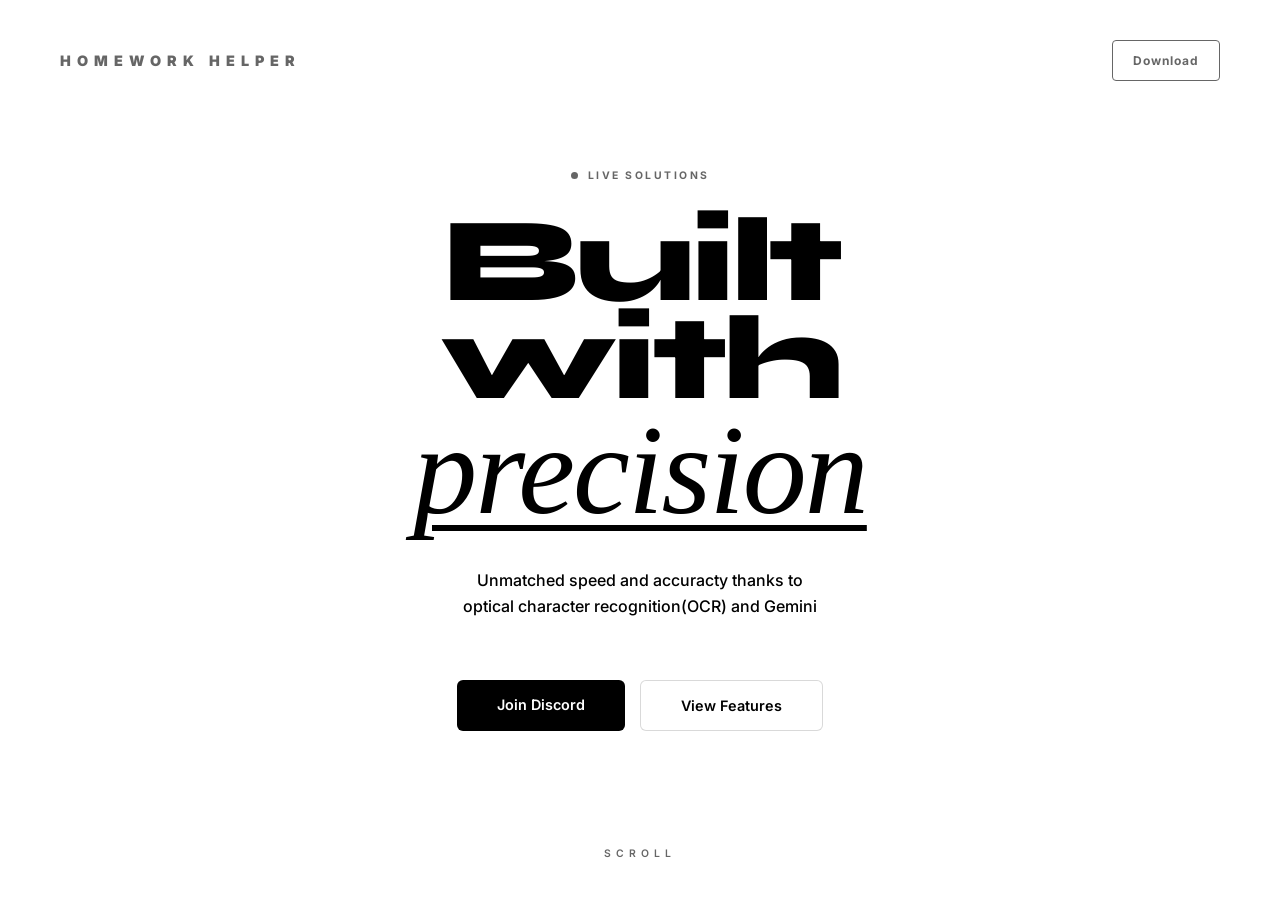
==== website/index.html @ 30230631 "Add files via upload" ====
<!DOCTYPE html>
<html lang="en">
<head>
    <meta charset="UTF-8">
    <meta name="viewport" content="width=device-width, initial-scale=1.0">
    <title>homework helper</title>
    <link href="https://fonts.googleapis.com/css2?family=Inter:wght@400;500;600;700&family=Syne:wght@800&display=swap" rel="stylesheet">
    <link rel="stylesheet" href="index.css">
    <script src="https://makegradient.com/embed.js"></script>
</head>
<body>

    <nav class="navbar">
        <div class="logo-text">HOMEWORK HELPER</div>
        <a href="homework helper.py" class="btn-download">Download</a>
    </nav>

    <div 
        data-lumina-gradient
        data-colors='["#d5e1ff","#f7dbff","#ffcbff","#b6ebff","#ede8ff"]'
        data-mode="mesh"
        data-noise="0.25"
        data-speed="1"
        style="width: 100vw; height: 100vh; position: fixed; inset: 0; z-index: -1;"
    ></div>

    <main class="main-content">
        
        <div class="status-label">
            <span class="dot"></span> LIVE SOLUTIONS
        </div>

        <h1 class="hero-title">
            <div class="line-1">Built</div>
            <div class="line-2">with</div>
            <div class="line-3 italic-tilt">precision</div>
        </h1>

        <p class="description">
            Unmatched speed and accuracty thanks to<br>
            optical character recognition(OCR) and Gemini
        </p>

        <div class="button-group">
            <a href="https://discord.com" class="btn-black">Join Discord</a>
            <a href="#" class="btn-outline">View Features</a>
        </div>

        <div class="scroll-indicator">SCROLL</div>

    </main>

</body>
</html>
---- website/index.css ----
/* --- 1. BASE SETUP --- */
body, html {
    margin: 0;
    padding: 0;
    height: 100%;
    /* Keep background transparent for the Aurora embed */
    background: transparent !important; 
    color: #000;
    font-family: 'Inter', sans-serif;
    overflow: hidden; /* Keeps the focus on the hero section */
}

/* --- 2. LAYOUT --- */
.main-content {
    position: relative;
    z-index: 1;
    display: flex;
    flex-direction: column;
    align-items: center;
    justify-content: center;
    height: 100vh;
    text-align: center;
    padding: 0 20px;
}

/* --- 3. STATUS LABEL (The "Live" indicator) --- */
.status-label {
    font-size: 0.65rem;
    font-weight: 700;
    letter-spacing: 2.5px;
    margin-bottom: 30px;
    display: flex;
    align-items: center;
    gap: 10px;
    opacity: 0.8;
    text-transform: uppercase;
}

.dot {
    width: 7px;
    height: 7px;
    background: #000;
    border-radius: 50%;
    /* Subtle pulse animation like a live server */
    animation: pulse 2s infinite;
}

@keyframes pulse {
    0% { opacity: 1; }
    50% { opacity: 0.3; }
    100% { opacity: 1; }
}

/* --- 4. HERO TITLE (The Staggered Velocity Look) --- */
.hero-title {
    font-family: 'Syne', sans-serif;
    font-size: 7.5rem; 
    font-weight: 800;
    line-height: 0.82; 
    /* text-transform: uppercase;  <-- DELETE OR COMMENT OUT THIS LINE */
    text-transform: none; /* This forces it to respect your HTML typing */
    margin: 0;
    letter-spacing: -4px;
    display: flex;
    flex-direction: column;
    align-items: center;
}

.line-1 {
    transform: translateX(-30px); /* Offset left */
}

.line-2 {
    transform: translateX(30px); /* Offset right */
}

.italic-tilt {
    /* 1. We must force the font change for this specific class */
    font-family: 'EB Garamond', serif !important; /* Switch to cinematic serif */
    
    /* 2. Style settings for the serif look */
    font-weight: 400; /* Serif looks best thinner */
    font-style: italic; /* The Tilt */
    font-size: 8rem; /* Keeps it massive */
    letter-spacing: -2px; /* Tight, sophisticated spacing */
    
    /* 3. The industrial underline */
    text-decoration: underline;
    text-underline-offset: 12px;
    text-decoration-thickness: 6px;
    margin-top: 10px;
}

/* --- 5. DESCRIPTION --- */
.description {
    font-family: 'Inter', sans-serif;
    font-size: 1rem;
    line-height: 1.6;
    margin-top: 45px;
    max-width: 500px;
    opacity: 0.6;
    font-weight: 500;
}

/* --- 6. BUTTONS --- */
.button-group {
    display: flex;
    gap: 15px;
    margin-top: 45px;
}

.btn-black {
    background: #000;
    color: #fff;
    padding: 16px 40px;
    border-radius: 6px; /* Sharper corners like the example */
    text-decoration: none;
    font-weight: 600;
    font-size: 0.9rem;
    transition: transform 0.3s cubic-bezier(0.16, 1, 0.3, 1), background 0.3s;
}

.btn-outline {
    background: rgba(255, 255, 255, 0.1);
    color: #000;
    padding: 16px 40px;
    border-radius: 6px;
    border: 1px solid rgba(0, 0, 0, 0.15);
    text-decoration: none;
    font-weight: 600;
    font-size: 0.9rem;
    backdrop-filter: blur(10px);
    transition: 0.3s;
}

.btn-black:hover {
    transform: translateY(-4px) scale(1.03);
    background: #222;
}

.btn-outline:hover {
    background: rgba(0, 0, 0, 0.05);
    border-color: rgba(0, 0, 0, 0.4);
}

/* --- 7. SCROLL INDICATOR --- */
.scroll-indicator {
    position: absolute;
    bottom: 40px;
    font-size: 0.65rem;
    font-weight: 600;
    letter-spacing: 5px;
    opacity: 0.4;
    text-transform: uppercase;
}

/* --- NAVBAR LAYOUT ADJUSTMENT --- */
.navbar {
    position: fixed;
    top: 0;
    left: 0;
    width: 100%;
    padding: 40px 60px;
    z-index: 10;
    display: flex; /* This aligns logo left and button right */
    justify-content: space-between;
    align-items: center;
    box-sizing: border-box; /* Prevents padding from breaking layout */
}

/* --- DOWNLOAD BUTTON STYLE --- */
.btn-download {
    pointer-events: auto; /* Ensures the button is actually clickable */
    font-family: 'Inter', sans-serif;
    font-size: 0.75rem;
    font-weight: 700;
    letter-spacing: 1px;
    color: #000;
    text-decoration: none;
    border: 1.5px solid #000;
    padding: 12px 20px;
    border-radius: 4px;
    transition: all 0.3s ease;
    
    /* Pure fade animation to match the logo */
    opacity: 0;
    visibility: hidden;
    animation: pureFade 2s ease-in forwards;
    animation-delay: 0.4s; /* Appears slightly after the logo */
}

.btn-download:hover {
    background: #000;
    color: #fff;
    transform: translateY(-2px);
}

/* Merged version: keeps the size AND the correct staggered animation */
.logo-text {
    font-family: 'Inter', sans-serif;
    font-size: 0.9rem; 
    font-weight: 900; 
    letter-spacing: 6px; 
    color: #000;
    text-transform: uppercase;
    /* Do NOT set opacity: 1 here; let the revealUp animation handle it */
}

/* --- 1. THE REVEAL ANIMATION --- */
@keyframes revealUp {
    from {
        opacity: 0;
        transform: translateY(30px);
        visibility: visible; /* Makes it "exist" the moment the animation starts */
    }
    to {
        opacity: 1;
        transform: translateY(0);
        visibility: visible; /* Keeps it visible at the end */
    }
}

/* --- 2. THE ELEMENTS (Base State) --- */
.line-1, 
.line-2, 
.italic-tilt, 
.description, 
.button-group {
    opacity: 0;
    visibility: hidden; /* This keeps them truly blank while waiting */
    animation: revealUp 1.2s cubic-bezier(0.16, 1, 0.3, 1) forwards;
}

/* --- 3. THE DELAYS --- */
.line-1 { animation-delay: 0.5s; }
.line-2 { animation-delay: 0.7s; }
.italic-tilt { animation-delay: 0.9s; }
.description { animation-delay: 1.2s; }
.button-group { animation-delay: 1.4s; }

/* --- NEW FADE-ONLY ANIMATION --- */
@keyframes pureFade {
    from { 
        opacity: 0; 
        visibility: hidden; 
    }
    to { 
        opacity: 0.6; /* Keeps them slightly subtle/dimmed as originally intended */
        visibility: visible; 
    }
}

/* Applying it to the status label and scroll indicator */
.status-label, 
.scroll-indicator,
.logo-text {
    opacity: 0;
    visibility: hidden;
    /* Using a slower 2s fade for a "ghostly" smooth entrance */
    animation: pureFade 2s ease-in forwards;
}

/* Timing: They appear along with the very first and very last elements */
.status-label { 
    animation-delay: 0.2s; 
}

.scroll-indicator { 
    animation-delay: 1.8s; /* Appears last, after the buttons are settled */
}
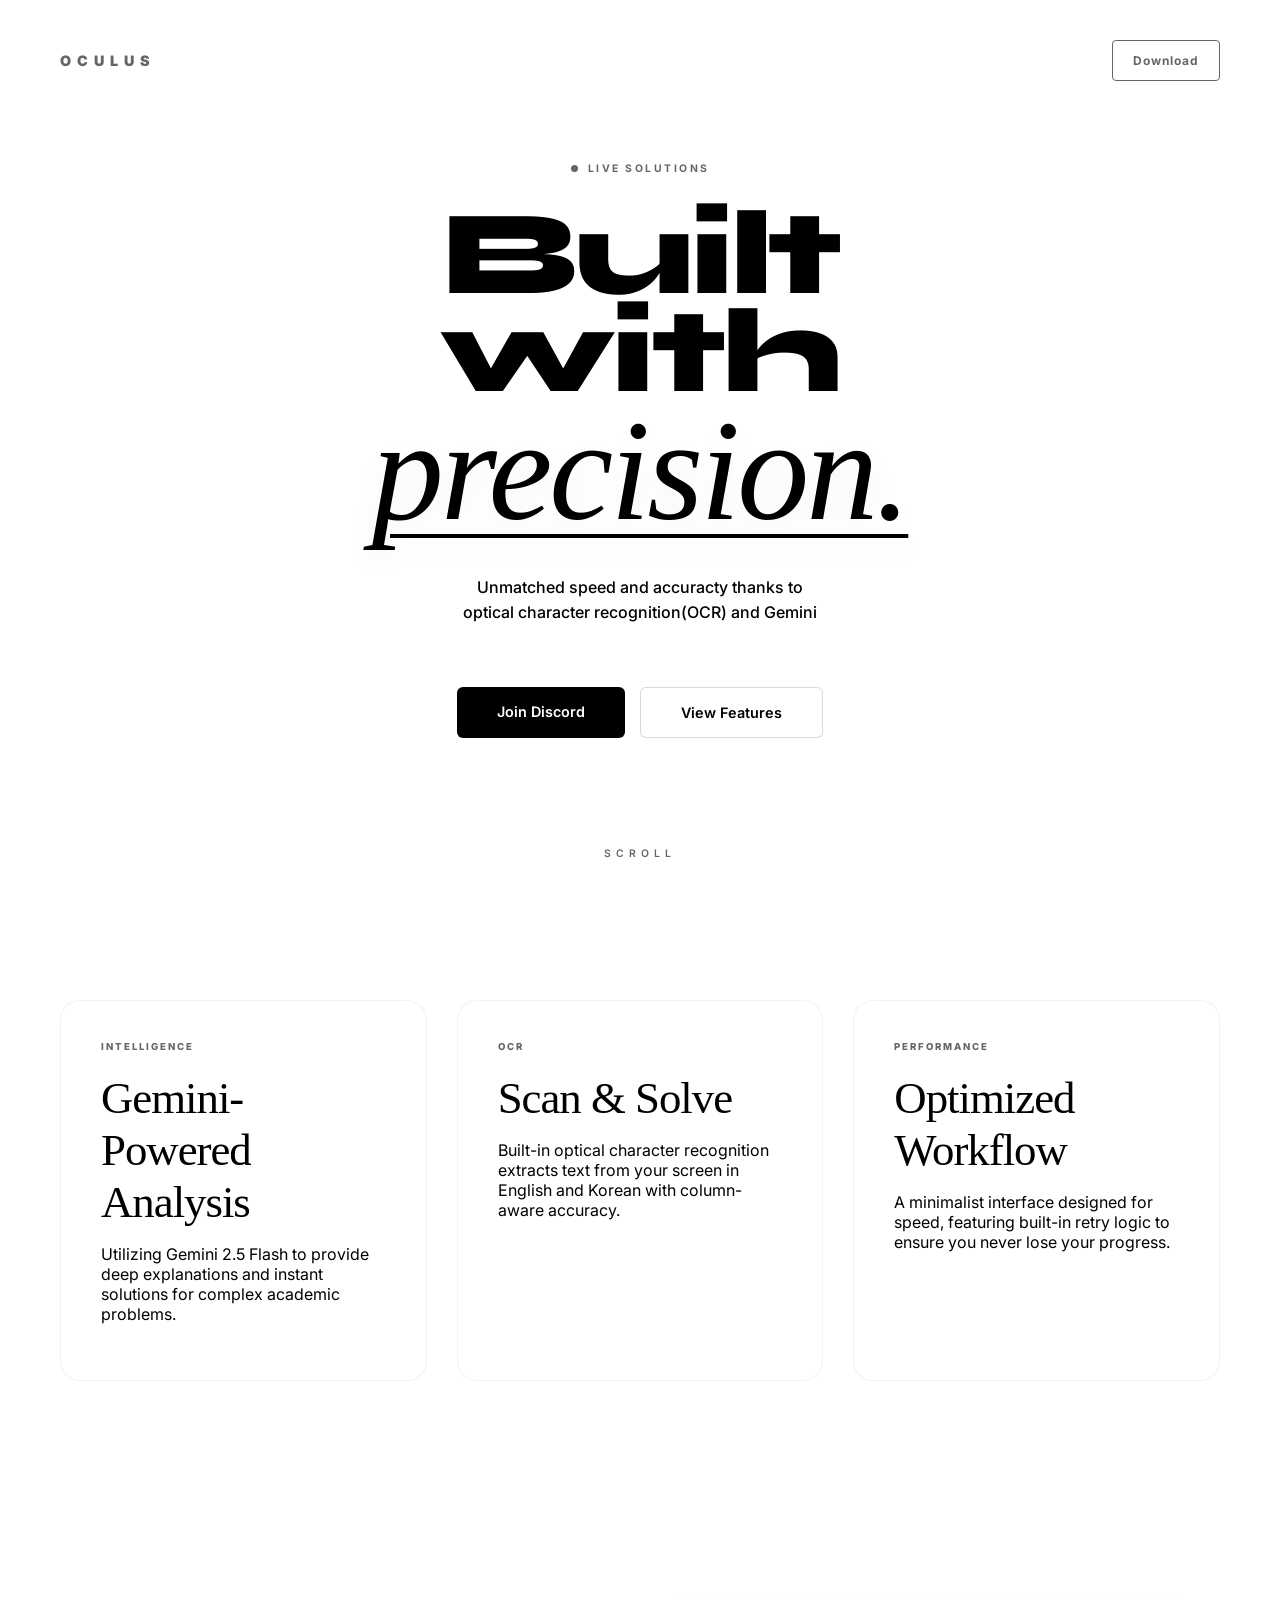
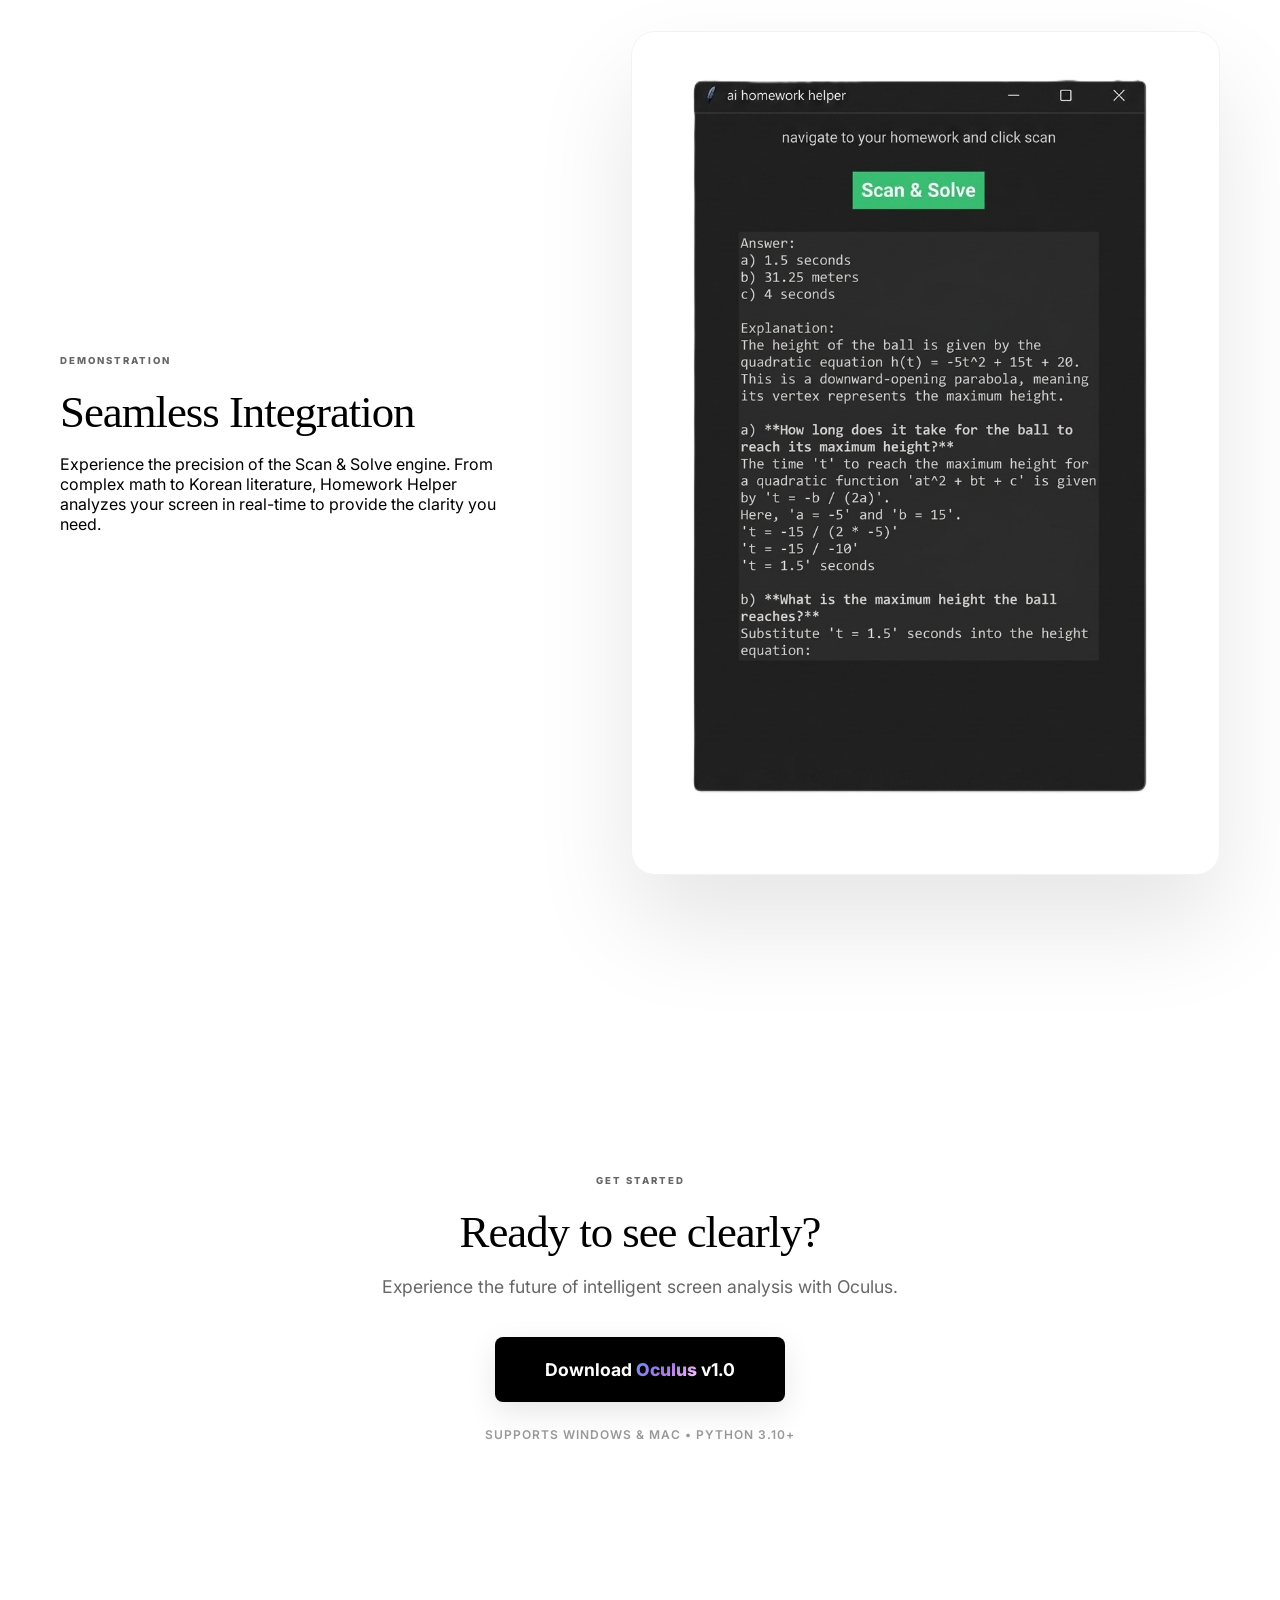
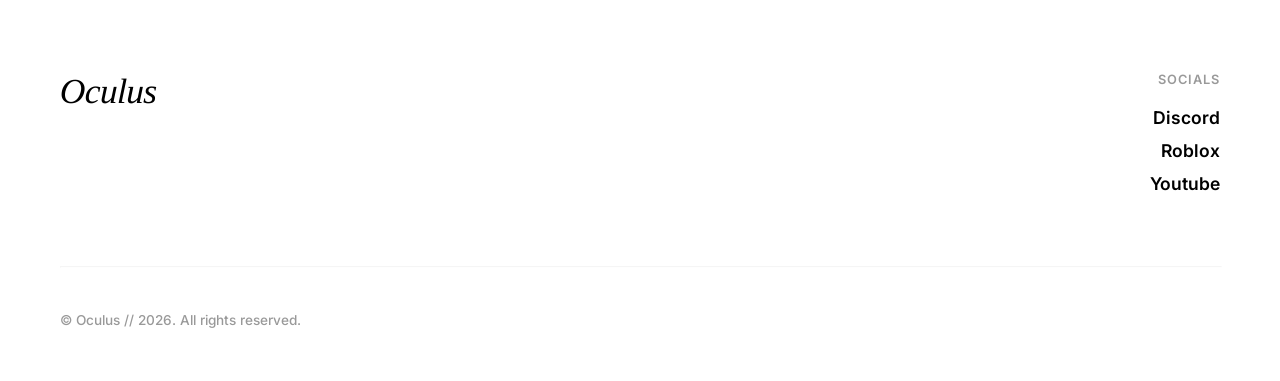
==== commit 12d343db: "Add files via upload" ====
--- a/website/index.html
+++ b/website/index.html
@@ -3,7 +3,7 @@
 <head>
     <meta charset="UTF-8">
     <meta name="viewport" content="width=device-width, initial-scale=1.0">
-    <title>homework helper</title>
+    <title>Oculus | Homework Helper</title>
     <link href="https://fonts.googleapis.com/css2?family=Inter:wght@400;500;600;700&family=Syne:wght@800&display=swap" rel="stylesheet">
     <link rel="stylesheet" href="index.css">
     <script src="https://makegradient.com/embed.js"></script>
@@ -11,7 +11,7 @@
 <body>
 
     <nav class="navbar">
-        <div class="logo-text">HOMEWORK HELPER</div>
+        <div class="logo-text">Oculus</div>
         <a href="homework helper.py" class="btn-download">Download</a>
     </nav>
 
@@ -33,7 +33,7 @@
         <h1 class="hero-title">
             <div class="line-1">Built</div>
             <div class="line-2">with</div>
-            <div class="line-3 italic-tilt">precision</div>
+            <div class="line-3 italic-tilt">precision.</div>
         </h1>
 
         <p class="description">
@@ -42,13 +42,110 @@
         </p>
 
         <div class="button-group">
-            <a href="https://discord.com" class="btn-black">Join Discord</a>
-            <a href="#" class="btn-outline">View Features</a>
+            <a href="https://discord.gg/gets49vb" class="btn-black">Join Discord</a>
+            <a href="#features" class="btn-outline">View Features</a>
         </div>
 
         <div class="scroll-indicator">SCROLL</div>
 
     </main>
 
+    <section id="features" class="features-section reveal">
+        <div class="feature-card">
+            <span class="feature-tag">Intelligence</span>
+            <h3 class="serif-title">Gemini-Powered Analysis</h3>
+            <p>Utilizing Gemini 2.5 Flash to provide deep explanations and instant solutions for complex academic problems.</p>
+        </div>
+
+        <div class="feature-card">
+            <span class="feature-tag">OCR</span>
+            <h3 class="serif-title">Scan & Solve</h3>
+            <p>Built-in optical character recognition extracts text from your screen in English and Korean with column-aware accuracy.</p>
+        </div>
+
+        <div class="feature-card">
+            <span class="feature-tag">Performance</span>
+            <h3 class="serif-title">Optimized Workflow</h3>
+            <p>A minimalist interface designed for speed, featuring built-in retry logic to ensure you never lose your progress.</p>
+        </div>
+    </section>
+
+    <section class="demo-section reveal">
+        <div class="demo-container">
+            <div class="demo-text">
+                <span class="feature-tag">Demonstration</span>
+                <h2 class="serif-title">Seamless Integration</h2>
+                <p>Experience the precision of the Scan & Solve engine. From complex math to Korean literature, Homework Helper analyzes your screen in real-time to provide the clarity you need.</p>
+            </div>
+            <div class="demo-image-wrapper">
+                <img src="helper.jpg" alt="Homework Helper Interface" class="app-screenshot">
+            </div>
+        </div>
+    </section>
+
+    <section class="download-cta reveal">
+        <div class="cta-content">
+            <span class="feature-tag">Get Started</span>
+            <h2 class="serif-title">Ready to see clearly?</h2>
+            <p class="cta-description">Experience the future of intelligent screen analysis with Oculus.</p>
+            
+            <a href="Oculus.py" class="btn-primary-large">
+                Download <span class="brand-gradient">Oculus</span> v1.0
+            </a>
+            
+            <span class="version-info">Supports Windows & Mac • Python 3.10+</span>
+        </div>
+    </section>
+
+    <footer class="site-footer reveal">
+        <div class="footer-top">
+            <div class="footer-brand">
+                <span class="oculus-footer-logo">Oculus</span>
+            </div>
+            
+            <div class="footer-links">
+                <span class="links-label">Socials</span>
+                <ul>
+                    <li><a href="https://discord.gg/gets49vb">Discord</a></li>
+                    <li><a href="#">Roblox</a></li>
+                    <li><a href="https://www.youtube.com/@ketchuphook">Youtube</a></li>
+                </ul>
+            </div>
+        </div>
+
+        <hr class="section-divider">
+
+        <div class="footer-bottom">
+            <p>© Oculus // 2026. All rights reserved.</p>
+        </div>
+    </footer>
+
+    <script>
+        // 1. Tell the browser "Do NOT remember my scroll position"
+        if ('scrollRestoration' in history) {
+            history.scrollRestoration = 'manual';
+        }
+
+        // 2. Force scroll to top right when the script loads
+        window.scrollTo(0, 0);
+
+        // 3. Reveal Animation Logic (your existing observer)
+        const observerOptions = {
+            threshold: 0.15 
+        };
+
+        const observer = new IntersectionObserver((entries) => {
+            entries.forEach(entry => {
+                if (entry.isIntersecting) {
+                    entry.target.classList.add('active');
+                } else {
+                    entry.target.classList.remove('active');
+                }
+            });
+        }, observerOptions);
+
+        document.querySelectorAll('.reveal').forEach((el) => observer.observe(el));
+    </script>
+
 </body>
 </html>
--- a/website/index.css
+++ b/website/index.css
@@ -2,12 +2,14 @@
 body, html {
     margin: 0;
     padding: 0;
-    height: 100%;
-    /* Keep background transparent for the Aurora embed */
+    width: 100%;
+    /* FIX: This is the most important line to stop the horizontal shifting */
+    overflow-x: hidden; 
+    position: relative;
     background: transparent !important; 
     color: #000;
     font-family: 'Inter', sans-serif;
-    overflow: hidden; /* Keeps the focus on the hero section */
+    scroll-behavior: smooth;
 }
 
 /* --- 2. LAYOUT --- */
@@ -23,7 +25,7 @@
     padding: 0 20px;
 }
 
-/* --- 3. STATUS LABEL (The "Live" indicator) --- */
+/* --- 3. STATUS LABEL --- */
 .status-label {
     font-size: 0.65rem;
     font-weight: 700;
@@ -41,24 +43,21 @@
     height: 7px;
     background: #000;
     border-radius: 50%;
-    /* Subtle pulse animation like a live server */
     animation: pulse 2s infinite;
 }
 
 @keyframes pulse {
-    0% { opacity: 1; }
+    0%, 100% { opacity: 1; }
     50% { opacity: 0.3; }
-    100% { opacity: 1; }
-}
-
-/* --- 4. HERO TITLE (The Staggered Velocity Look) --- */
+}
+
+/* --- 4. HERO TITLE --- */
 .hero-title {
     font-family: 'Syne', sans-serif;
     font-size: 7.5rem; 
     font-weight: 800;
     line-height: 0.82; 
-    /* text-transform: uppercase;  <-- DELETE OR COMMENT OUT THIS LINE */
-    text-transform: none; /* This forces it to respect your HTML typing */
+    text-transform: none; 
     margin: 0;
     letter-spacing: -4px;
     display: flex;
@@ -66,31 +65,23 @@
     align-items: center;
 }
 
-.line-1 {
-    transform: translateX(-30px); /* Offset left */
-}
-
-.line-2 {
-    transform: translateX(30px); /* Offset right */
-}
+.line-1 { transform: translateX(-30px); }
+.line-2 { transform: translateX(30px); }
 
 .italic-tilt {
-    /* 1. We must force the font change for this specific class */
-    font-family: 'EB Garamond', serif !important; /* Switch to cinematic serif */
-    
-    /* 2. Style settings for the serif look */
-    font-weight: 400; /* Serif looks best thinner */
-    font-style: italic; /* The Tilt */
-    font-size: 8rem; /* Keeps it massive */
-    letter-spacing: -2px; /* Tight, sophisticated spacing */
-    
-    /* 3. The industrial underline */
+    font-family: 'EB Garamond', serif !important;
+    font-weight: 400;
+    font-style: italic;
+    /* Increased size slightly for the new name */
+    font-size: 9rem; 
+    letter-spacing: -3px;
     text-decoration: underline;
-    text-underline-offset: 12px;
-    text-decoration-thickness: 6px;
+    text-underline-offset: 15px;
+    text-decoration-thickness: 4px;
     margin-top: 10px;
-}
-
+    /* Subtle text shadow to make it feel "glassy" */
+    text-shadow: 0 10px 30px rgba(0,0,0,0.05);
+}
 /* --- 5. DESCRIPTION --- */
 .description {
     font-family: 'Inter', sans-serif;
@@ -113,7 +104,7 @@
     background: #000;
     color: #fff;
     padding: 16px 40px;
-    border-radius: 6px; /* Sharper corners like the example */
+    border-radius: 6px;
     text-decoration: none;
     font-weight: 600;
     font-size: 0.9rem;
@@ -133,28 +124,7 @@
     transition: 0.3s;
 }
 
-.btn-black:hover {
-    transform: translateY(-4px) scale(1.03);
-    background: #222;
-}
-
-.btn-outline:hover {
-    background: rgba(0, 0, 0, 0.05);
-    border-color: rgba(0, 0, 0, 0.4);
-}
-
-/* --- 7. SCROLL INDICATOR --- */
-.scroll-indicator {
-    position: absolute;
-    bottom: 40px;
-    font-size: 0.65rem;
-    font-weight: 600;
-    letter-spacing: 5px;
-    opacity: 0.4;
-    text-transform: uppercase;
-}
-
-/* --- NAVBAR LAYOUT ADJUSTMENT --- */
+/* --- 7. NAVBAR & NAV BUTTON --- */
 .navbar {
     position: fixed;
     top: 0;
@@ -162,15 +132,23 @@
     width: 100%;
     padding: 40px 60px;
     z-index: 10;
-    display: flex; /* This aligns logo left and button right */
+    display: flex;
     justify-content: space-between;
     align-items: center;
-    box-sizing: border-box; /* Prevents padding from breaking layout */
-}
-
-/* --- DOWNLOAD BUTTON STYLE --- */
+    box-sizing: border-box;
+}
+
+.logo-text {
+    font-family: 'Inter', sans-serif;
+    font-size: 0.9rem; 
+    font-weight: 900; 
+    letter-spacing: 6px; 
+    color: #000;
+    text-transform: uppercase;
+}
+
 .btn-download {
-    pointer-events: auto; /* Ensures the button is actually clickable */
+    pointer-events: auto;
     font-family: 'Inter', sans-serif;
     font-size: 0.75rem;
     font-weight: 700;
@@ -180,91 +158,394 @@
     border: 1.5px solid #000;
     padding: 12px 20px;
     border-radius: 4px;
-    transition: all 0.3s ease;
-    
-    /* Pure fade animation to match the logo */
+}
+
+/* --- 8. FEATURES SECTION --- */
+.features-section {
+    padding: 100px 60px;
+    display: grid;
+    grid-template-columns: repeat(3, 1fr);
+    gap: 30px;
+    max-width: 1200px;
+    margin: 0 auto;
+}
+
+.feature-card {
+    background: rgba(255, 255, 255, 0.4);
+    backdrop-filter: blur(20px);
+    padding: 40px;
+    border-radius: 20px;
+    border: 1px solid rgba(0, 0, 0, 0.05);
+    text-align: left;
+}
+
+/* This adds the "Halo" style to your 3 feature titles */
+.serif-title {
+    font-family: 'EB Garamond', serif !important;
+    font-weight: 400;
+    font-size: 2.8rem;
+    margin: 0 0 15px 0;
+    letter-spacing: -1px;
+}
+
+.feature-tag {
+    font-size: 0.6rem;
+    font-weight: 800;
+    text-transform: uppercase;
+    letter-spacing: 2px;
+    color: #666;
+    display: block;
+    margin-bottom: 20px;
+}
+
+/* --- 9. ANIMATIONS --- */
+@keyframes revealUp {
+    from { opacity: 0; transform: translateY(30px); visibility: visible; }
+    to { opacity: 1; transform: translateY(0); visibility: visible; }
+}
+
+@keyframes pureFade {
+    from { opacity: 0; visibility: hidden; }
+    to { opacity: 0.6; visibility: visible; }
+}
+
+.line-1, .line-2, .italic-tilt, .description, .button-group {
+    opacity: 0;
+    visibility: hidden;
+    animation: revealUp 1.2s cubic-bezier(0.16, 1, 0.3, 1) forwards;
+}
+
+.status-label, .scroll-indicator, .logo-text, .btn-download {
     opacity: 0;
     visibility: hidden;
     animation: pureFade 2s ease-in forwards;
-    animation-delay: 0.4s; /* Appears slightly after the logo */
-}
-
-.btn-download:hover {
-    background: #000;
-    color: #fff;
-    transform: translateY(-2px);
-}
-
-/* Merged version: keeps the size AND the correct staggered animation */
-.logo-text {
-    font-family: 'Inter', sans-serif;
-    font-size: 0.9rem; 
-    font-weight: 900; 
-    letter-spacing: 6px; 
-    color: #000;
-    text-transform: uppercase;
-    /* Do NOT set opacity: 1 here; let the revealUp animation handle it */
-}
-
-/* --- 1. THE REVEAL ANIMATION --- */
-@keyframes revealUp {
-    from {
-        opacity: 0;
-        transform: translateY(30px);
-        visibility: visible; /* Makes it "exist" the moment the animation starts */
-    }
-    to {
-        opacity: 1;
-        transform: translateY(0);
-        visibility: visible; /* Keeps it visible at the end */
-    }
-}
-
-/* --- 2. THE ELEMENTS (Base State) --- */
-.line-1, 
-.line-2, 
-.italic-tilt, 
-.description, 
-.button-group {
-    opacity: 0;
-    visibility: hidden; /* This keeps them truly blank while waiting */
-    animation: revealUp 1.2s cubic-bezier(0.16, 1, 0.3, 1) forwards;
-}
-
-/* --- 3. THE DELAYS --- */
+}
+
+/* Delays */
 .line-1 { animation-delay: 0.5s; }
 .line-2 { animation-delay: 0.7s; }
 .italic-tilt { animation-delay: 0.9s; }
 .description { animation-delay: 1.2s; }
 .button-group { animation-delay: 1.4s; }
 
-/* --- NEW FADE-ONLY ANIMATION --- */
-@keyframes pureFade {
-    from { 
-        opacity: 0; 
-        visibility: hidden; 
+/* --- 7. SCROLL INDICATOR (Fixed to hero) --- */
+.scroll-indicator {
+    position: absolute;
+    bottom: 40px;
+    left: 50%;
+    transform: translateX(-50%);
+    font-size: 0.65rem;
+    font-weight: 600;
+    letter-spacing: 5px;
+    opacity: 0.4;
+    text-transform: uppercase;
+    /* It will naturally disappear as the user scrolls past the hero */
+}
+
+/* --- 11. DEMO SECTION --- */
+.demo-section {
+    padding: 150px 60px;
+    background: rgba(255, 255, 255, 0); /* Subtle contrast */
+}
+
+.demo-container {
+    max-width: 1200px;
+    margin: 0 auto;
+    display: grid;
+    grid-template-columns: 1fr 1.2fr; /* Text on left, image on right */
+    gap: 80px;
+    align-items: center;
+}
+
+.demo-text {
+    max-width: 450px;
+}
+
+.demo-image-wrapper {
+    position: relative;
+    border-radius: 24px;
+    overflow: hidden;
+    box-shadow: 0 50px 100px rgba(0,0,0,0.1);
+    border: 1px solid rgba(0,0,0,0.05);
+}
+
+.app-screenshot {
+    width: 100%;
+    display: block;
+    transition: transform 0.8s cubic-bezier(0.16, 1, 0.3, 1);
+}
+
+.demo-image-wrapper:hover .app-screenshot {
+    transform: scale(1.05);
+}
+
+/* Soft glow behind the image to match the Aurora background */
+.image-glow {
+    position: absolute;
+    inset: 0;
+    background: radial-gradient(circle at center, rgba(213, 225, 255, 0.4) 0%, transparent 70%);
+    z-index: -1;
+    filter: blur(40px);
+}
+
+/* Responsive adjustment */
+@media (max-width: 900px) {
+    .demo-container {
+        grid-template-columns: 1fr;
+        text-align: center;
+        gap: 50px;
     }
-    to { 
-        opacity: 0.6; /* Keeps them slightly subtle/dimmed as originally intended */
-        visibility: visible; 
+    .demo-text {
+        margin: 0 auto;
     }
 }
 
-/* Applying it to the status label and scroll indicator */
-.status-label, 
-.scroll-indicator,
-.logo-text {
+#features {
+    /* Adjust this value (20vh to 30vh) to get the perfect center 
+       depending on your screen size */
+    scroll-margin-top: 30vh; 
+}
+
+/* --- SCROLL REVEAL ANIMATION (FIXED) --- */
+:root {
+    --reveal-speed: 1.2s; 
+}
+
+.reveal {
     opacity: 0;
     visibility: hidden;
-    /* Using a slower 2s fade for a "ghostly" smooth entrance */
-    animation: pureFade 2s ease-in forwards;
-}
-
-/* Timing: They appear along with the very first and very last elements */
-.status-label { 
-    animation-delay: 0.2s; 
-}
-
-.scroll-indicator { 
-    animation-delay: 1.8s; /* Appears last, after the buttons are settled */
+    /* Removed left: 50% and translateX to stop the horizontal shifting */
+    transform: translateY(40px); 
+    transition: opacity var(--reveal-speed) ease-out, 
+                transform var(--reveal-speed) cubic-bezier(0.16, 1, 0.3, 1);
+    will-change: opacity, transform;
+}
+
+.reveal.active {
+    opacity: 1;
+    visibility: visible;
+    transform: translateY(0);
+}
+
+.demo-image-wrapper {
+    max-width: 100%;
+    overflow: hidden; 
+}
+
+/* Ensure these sections stay centered naturally using margin */
+.features-section, 
+.demo-container, 
+.section-divider {
+    position: relative;
+    margin-left: auto !important;
+    margin-right: auto !important;
+    left: 0 !important; /* Forces reset of any previous positioning */
+}
+
+/* --- 12. DOWNLOAD CTA SECTION --- */
+.download-cta {
+    padding: 150px 20px;
+    text-align: center;
+    display: flex;
+    flex-direction: column;
+    align-items: center;
+}
+
+.cta-content {
+    max-width: 600px;
+}
+
+.cta-description {
+    font-size: 1.1rem;
+    opacity: 0.6;
+    margin-bottom: 40px;
+}
+
+.btn-primary-large {
+    display: inline-block;
+    background: #000;
+    color: #fff;
+    padding: 22px 50px;
+    border-radius: 8px;
+    text-decoration: none;
+    font-weight: 700;
+    font-size: 1.1rem;
+    transition: transform 0.4s cubic-bezier(0.16, 1, 0.3, 1), box-shadow 0.4s ease;
+    box-shadow: 0 10px 30px rgba(0, 0, 0, 0.1);
+}
+
+.btn-primary-large:hover {
+    transform: translateY(-5px);
+    box-shadow: 0 20px 40px rgba(0, 0, 0, 0.15);
+    background: #111;
+}
+
+.version-info {
+    display: block;
+    margin-top: 25px;
+    font-size: 0.75rem;
+    font-weight: 600;
+    opacity: 0.4;
+    letter-spacing: 1px;
+    text-transform: uppercase;
+}
+
+/* --- BRAND GRADIENT TEXT --- */
+.brand-gradient {
+    /* We use the same color palette as your Lumina background */
+    background: linear-gradient(135deg, #6e8efb, #a777e3, #ffcbff);
+    -webkit-background-clip: text;
+    -webkit-text-fill-color: transparent;
+    background-clip: text;
+    /* Keeps the text bold and sharp */
+    font-weight: 800;
+    display: inline-block;
+}
+
+/* Update the button hover to make the gradient "glow" */
+.btn-primary-large:hover .brand-gradient {
+    filter: brightness(1.2);
+    transition: filter 0.3s ease;
+}
+
+.btn-primary-large {
+    display: inline-block;
+    background: #000;
+    color: #fff;
+    padding: 22px 50px;
+    border-radius: 8px;
+    text-decoration: none;
+    font-weight: 700;
+    font-size: 1.1rem;
+    transition: transform 0.4s cubic-bezier(0.16, 1, 0.3, 1), box-shadow 0.4s ease;
+    box-shadow: 0 10px 30px rgba(0, 0, 0, 0.1);
+}
+
+/* --- 13. FOOTER SECTION --- */
+.site-footer {
+    position: relative; /* Required for z-index to work */
+    z-index: 10;        /* Higher than the background layer */
+    padding: 80px 60px 40px;
+    background: transparent;
+    max-width: 1200px;
+    margin: 0 auto;
+    /* Ensure it doesn't get pushed under by previous sections */
+    clear: both; 
+}
+
+.footer-top {
+    display: flex;
+    justify-content: space-between;
+    align-items: flex-start;
+    margin-bottom: 60px;
+}
+
+/* --- FOOTER SPECIFIC LOGO --- */
+.footer-logo {
+    font-size: 1.8rem;
+    font-weight: 800;
+    letter-spacing: -1px;
+    /* Ensure the container doesn't clip the gradient glow */
+    padding: 5px 0;
+}
+
+/* --- CLEAN STEALTH LOGO --- */
+.oculus-gradient {
+    /* Kill the gradient and clipping */
+    background: none !important;
+    -webkit-background-clip: initial !important;
+    -webkit-text-fill-color: initial !important;
+    background-clip: initial;
+    
+    /* Solid Black Style */
+    color: #000000;
+    font-weight: 900;
+    letter-spacing: -2px;
+    display: inline-block;
+    
+    /* Ensure it doesn't have any leftover filters */
+    filter: none !important;
+}
+
+/* Subtle hover for the black logo */
+.oculus-gradient:hover {
+    opacity: 0.6;
+    transition: opacity 0.3s ease;
+}
+
+.footer-links {
+    text-align: right;
+}
+
+.links-label {
+    display: block;
+    font-size: 0.8rem;
+    font-weight: 600;
+    opacity: 0.4;
+    margin-bottom: 20px;
+    text-transform: uppercase;
+    letter-spacing: 1px;
+}
+
+.footer-links ul {
+    list-style: none;
+    padding: 0;
+    margin: 0;
+}
+
+.footer-links li {
+    margin-bottom: 12px;
+}
+
+.footer-links a {
+    color: #000;
+    text-decoration: none;
+    font-weight: 600;
+    font-size: 1.1rem;
+    transition: opacity 0.3s ease;
+}
+
+.footer-links a:hover {
+    opacity: 0.5;
+}
+
+.footer-bottom {
+    padding-top: 30px;
+    font-size: 0.85rem;
+    font-weight: 500;
+    opacity: 0.4;
+}
+
+/* Reusing your section divider style for the footer */
+.site-footer .section-divider {
+    margin: 0;
+    width: 100%;
+    opacity: 0.1;
+}
+
+/* --- TILTED LOGO STYLE --- */
+.oculus-footer-logo {
+    font-family: 'EB Garamond', serif !important; /* Elegant serif */
+    font-style: italic; /* The tilt */
+    font-weight: 500;
+    font-size: 2.2rem; /* Slightly larger to show off the font details */
+    color: #000;
+    letter-spacing: -0.5px;
+    
+    /* Remove uppercase forcing */
+    text-transform: none !important; 
+    
+    /* Subtle tilt adjustment if you want it even more "leaned" */
+    display: inline-block;
+    transform: skewX(-2deg); /* Adds a tiny bit more architectural lean */
+    
+    /* Ensure it's sharp */
+    -webkit-font-smoothing: antialiased;
+}
+
+/* Hover effect to make it feel interactive */
+.oculus-footer-logo:hover {
+    opacity: 0.7;
+    transition: opacity 0.3s ease;
+    cursor: default;
 }
